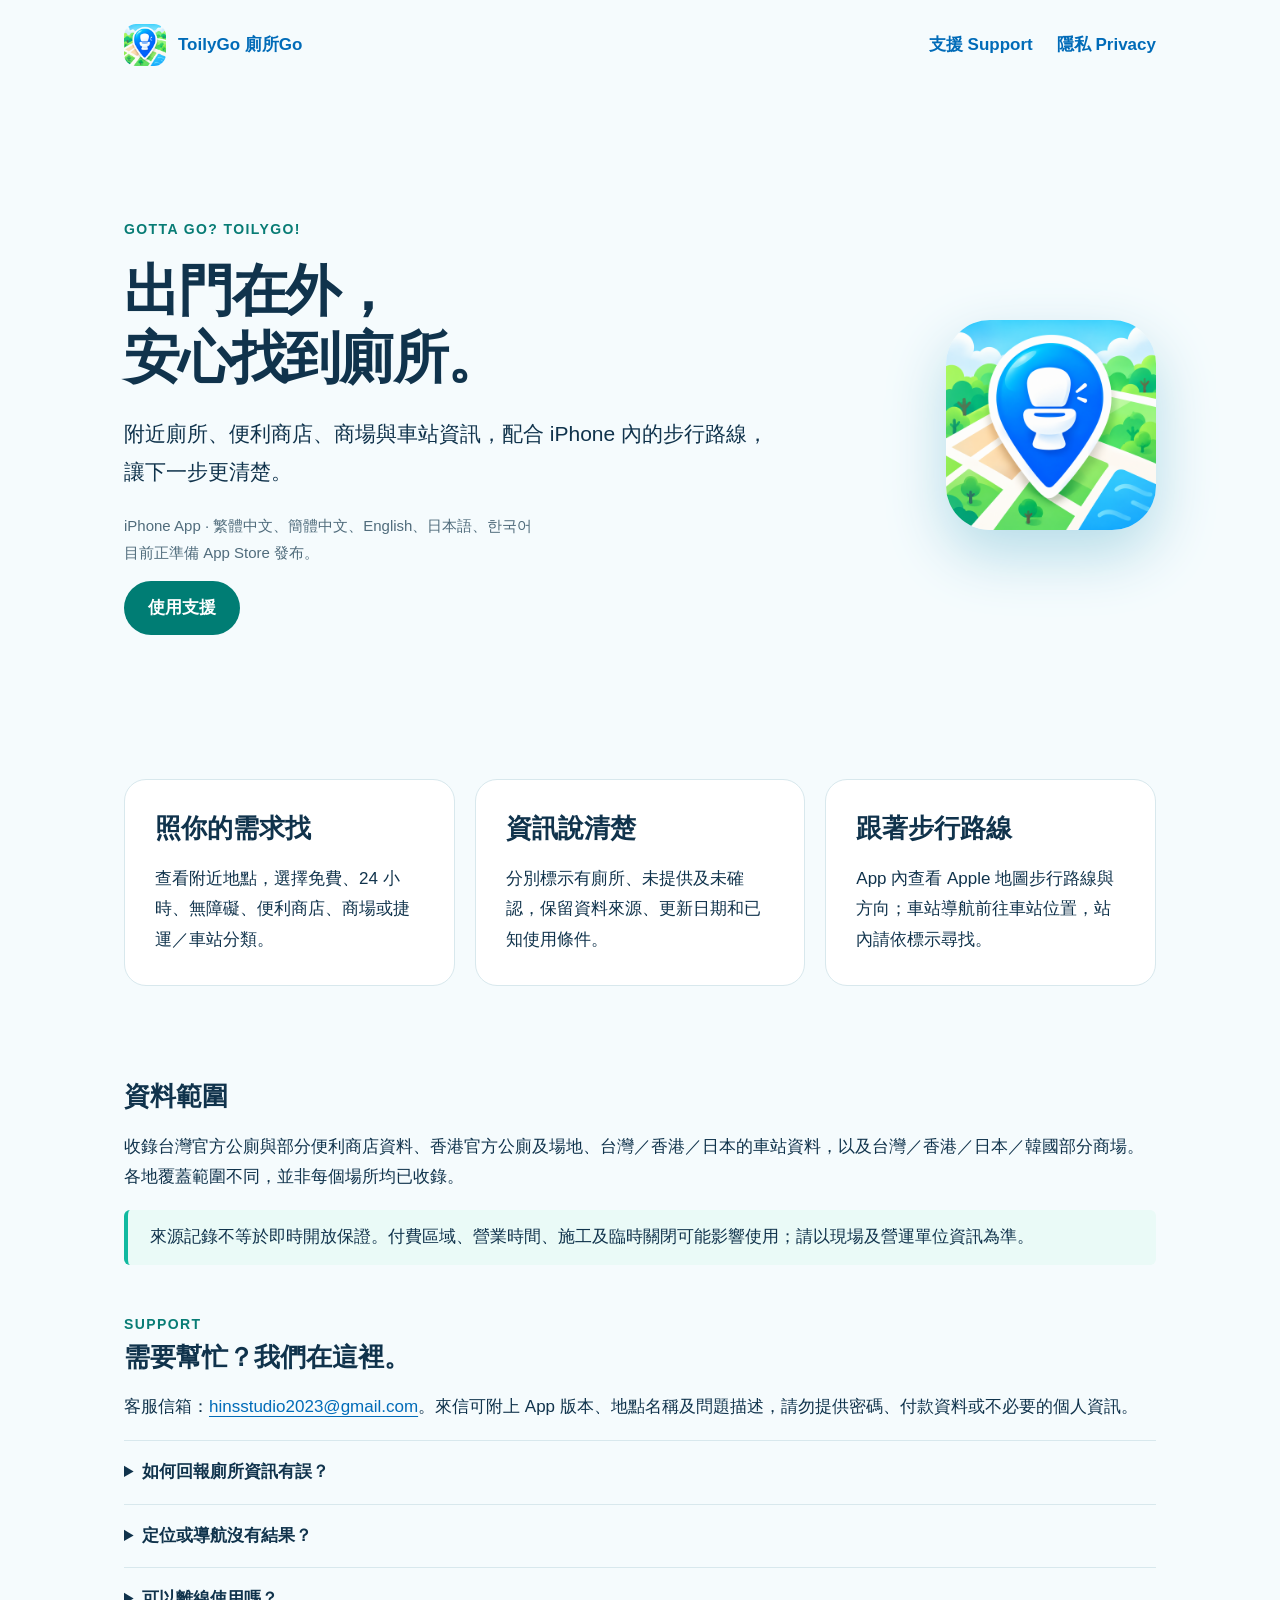
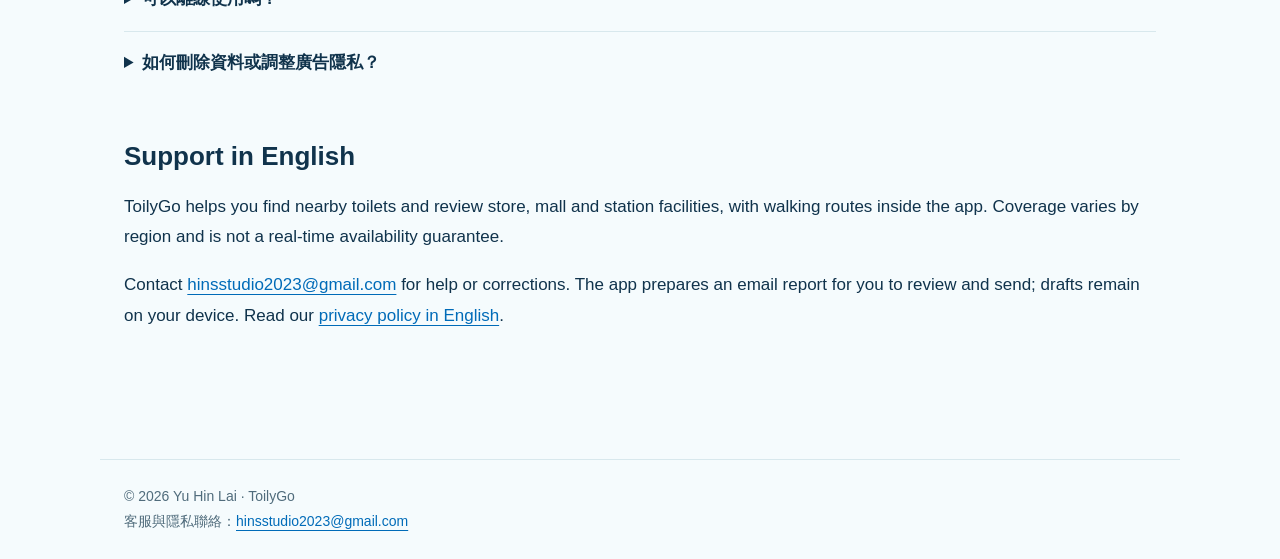
==== index.html @ 7f4df02a "Publish ToilyGo support, privacy policies and app-ads.txt" ====
<!doctype html><html lang="zh-Hant"><head><meta charset="utf-8"><meta name="viewport" content="width=device-width,initial-scale=1"><meta name="description" content="ToilyGo 廁所Go：附近廁所、便利商店、商場與車站資訊。官方支援及隱私政策。"><title>支援與關於 · ToilyGo</title><link rel="icon" href="icon.png"><link rel="stylesheet" href="style.css"></head><body><nav aria-label="Main navigation"><a class="brand" href="index.html"><img src="icon.png" alt=""><span>ToilyGo 廁所Go</span></a><div class="links"><a href="index.html#support">支援 Support</a><a href="privacy.html">隱私 Privacy</a></div></nav><main><section class="hero"><div><span class="eyebrow">GOTTA GO? TOILYGO!</span><h1>出門在外，<br>安心找到廁所。</h1><p class="lead">附近廁所、便利商店、商場與車站資訊，配合 iPhone 內的步行路線，讓下一步更清楚。</p><p class="muted">iPhone App · 繁體中文、簡體中文、English、日本語、한국어<br>目前正準備 App Store 發布。</p><a class="button" href="#support">使用支援</a></div><img src="icon.png" alt="ToilyGo 地圖定位廁所圖示"></section><div class="grid"><section class="card"><h2>照你的需求找</h2><p>查看附近地點，選擇免費、24 小時、無障礙、便利商店、商場或捷運／車站分類。</p></section><section class="card"><h2>資訊說清楚</h2><p>分別標示有廁所、未提供及未確認，保留資料來源、更新日期和已知使用條件。</p></section><section class="card"><h2>跟著步行路線</h2><p>App 內查看 Apple 地圖步行路線與方向；車站導航前往車站位置，站內請依標示尋找。</p></section></div><section><h2>資料範圍</h2><p>收錄台灣官方公廁與部分便利商店資料、香港官方公廁及場地、台灣／香港／日本的車站資料，以及台灣／香港／日本／韓國部分商場。各地覆蓋範圍不同，並非每個場所均已收錄。</p><div class="notice">來源記錄不等於即時開放保證。付費區域、營業時間、施工及臨時關閉可能影響使用；請以現場及營運單位資訊為準。</div></section><section id="support"><span class="eyebrow">SUPPORT</span><h2>需要幫忙？我們在這裡。</h2><p>客服信箱：<a href="mailto:hinsstudio2023@gmail.com">hinsstudio2023@gmail.com</a>。來信可附上 App 版本、地點名稱及問題描述，請勿提供密碼、付款資料或不必要的個人資訊。</p><details><summary>如何回報廁所資訊有誤？</summary><p>在地點詳情點「回報問題」，填寫後選「以 Email 回報」。檢查收件者與內容，再自行按送出。草稿會保留在手機，不會自動公開；客服核對後安排資料更新。</p></details><details><summary>定位或導航沒有結果？</summary><p>確認 iPhone 的定位權限及網路連線。也可以手動選城市或地圖區域查找。定位精度不足時，App 會等待有效訊號；不會把上次瀏覽位置當成目前位置。</p></details><details><summary>可以離線使用嗎？</summary><p>已下載的資料包可離線查找。地圖圖磚、線上地點搜尋及步行路線仍需網路。</p></details><details><summary>如何刪除資料或調整廣告隱私？</summary><p>可移除收藏、刪除回報草稿；移除 App 會刪除其本機資料。Google 要求提供隱私選項時，可從設定內「廣告與隱私選項」重新選擇。已寄出的客服郵件如需刪除，請聯絡我們。完整說明見<a href="privacy.html">隱私政策</a>。</p></details></section><section lang="en"><h2>Support in English</h2><p>ToilyGo helps you find nearby toilets and review store, mall and station facilities, with walking routes inside the app. Coverage varies by region and is not a real-time availability guarantee.</p><p>Contact <a href="mailto:hinsstudio2023@gmail.com">hinsstudio2023@gmail.com</a> for help or corrections. The app prepares an email report for you to review and send; drafts remain on your device. Read our <a href="privacy-en.html">privacy policy in English</a>.</p></section></main><footer>© 2026 Yu Hin Lai · ToilyGo<br>客服與隱私聯絡：<a href="mailto:hinsstudio2023@gmail.com">hinsstudio2023@gmail.com</a></footer></body></html>
---- style.css ----
*{box-sizing:border-box}html{scroll-behavior:smooth}body{margin:0;color:#10334c;background:#f5fbfd;font:17px/1.8 -apple-system,BlinkMacSystemFont,"Segoe UI",sans-serif}a{color:#006bb8;text-underline-offset:4px}a:focus-visible{outline:3px solid #087c75;outline-offset:5px}nav,main,footer{max-width:1080px;margin:auto;padding:24px}nav{display:flex;align-items:center;justify-content:space-between;gap:20px}nav a{font-weight:700;text-decoration:none}.brand{display:flex;align-items:center;gap:12px}.brand img{width:42px;border-radius:12px}.links{display:flex;gap:24px;flex-wrap:wrap}.hero{padding:56px 0;display:grid;grid-template-columns:1fr 210px;gap:40px;align-items:center}.hero img{width:100%;border-radius:44px;box-shadow:0 24px 60px #b5dce8}h1{font-size:clamp(32px,5vw,56px);line-height:1.2;letter-spacing:-.04em;margin:12px 0 24px}h2{font-size:26px;line-height:1.4;margin:0 0 14px}h3{font-size:20px}.eyebrow{font-size:14px;font-weight:700;letter-spacing:.1em;color:#087c75}.lead{font-size:21px;max-width:650px}.button{display:inline-block;padding:12px 24px;border-radius:100px;background:#007d74;color:#fff;text-decoration:none;font-weight:700}.grid{display:grid;grid-template-columns:repeat(3,1fr);gap:20px;margin:28px 0 48px}.card,article{padding:30px;border:1px solid #d8e8ed;border-radius:22px;background:white}.card p{margin-bottom:0}section{margin:44px 0}.muted{color:#506c7c;font-size:15px}details{border-top:1px solid #d8e8ed;padding:16px 0}summary{font-weight:650;cursor:pointer}article{max-width:850px;margin:auto}article h2{margin-top:36px}article h2:first-child{margin-top:0}table{width:100%;border-collapse:collapse}td,th{text-align:left;padding:12px;border-bottom:1px solid #d8e8ed}footer{font-size:14px;color:#506c7c;border-top:1px solid #d8e8ed;margin-top:60px}li{margin:8px 0}.notice{border-left:4px solid #11b9a0;padding:12px 22px;background:#eafaf7;border-radius:6px}img{max-width:100%}@media(max-width:700px){nav{align-items:flex-start}.links{gap:12px}.hero{grid-template-columns:1fr;padding:28px 0}.hero img{width:128px;grid-row:1;border-radius:30px}.grid{grid-template-columns:1fr}.card,article{padding:22px}main,nav,footer{padding:20px}}
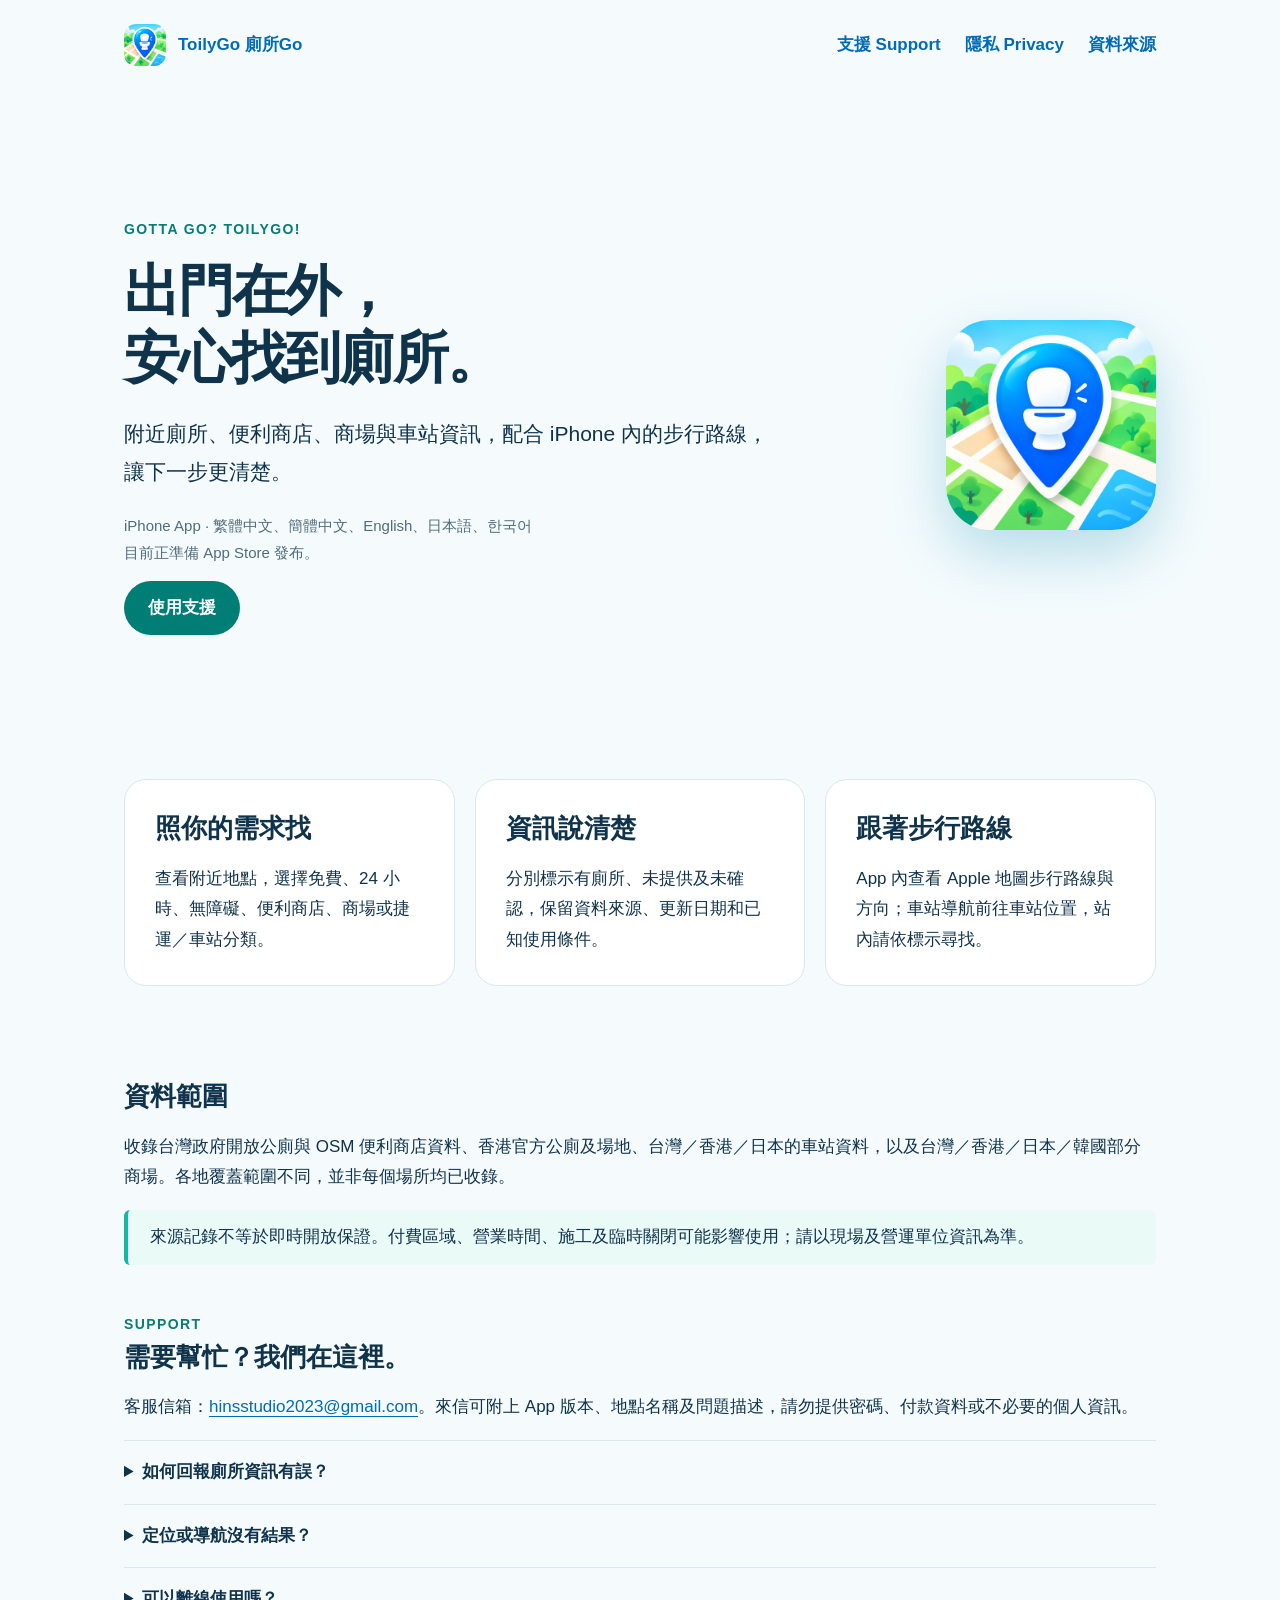
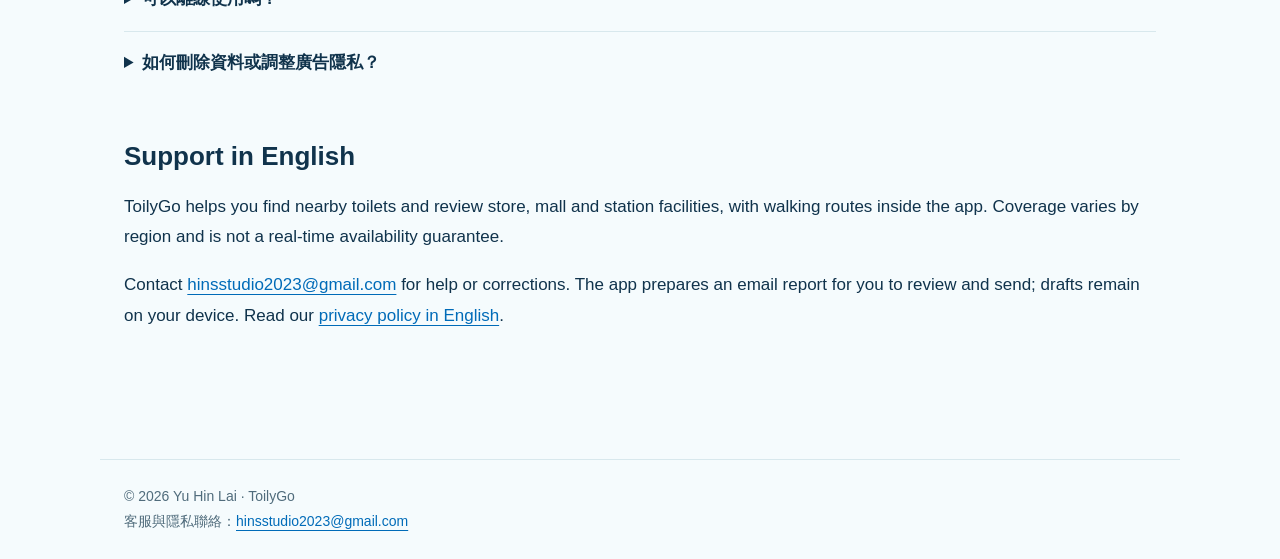
==== commit 8ddc53fe: "Publish licensed open databases and source attribution for ToilyGo 1.11" ====
--- a/index.html
+++ b/index.html
@@ -1 +1 @@
-<!doctype html><html lang="zh-Hant"><head><meta charset="utf-8"><meta name="viewport" content="width=device-width,initial-scale=1"><meta name="description" content="ToilyGo 廁所Go：附近廁所、便利商店、商場與車站資訊。官方支援及隱私政策。"><title>支援與關於 · ToilyGo</title><link rel="icon" href="icon.png"><link rel="stylesheet" href="style.css"></head><body><nav aria-label="Main navigation"><a class="brand" href="index.html"><img src="icon.png" alt=""><span>ToilyGo 廁所Go</span></a><div class="links"><a href="index.html#support">支援 Support</a><a href="privacy.html">隱私 Privacy</a></div></nav><main><section class="hero"><div><span class="eyebrow">GOTTA GO? TOILYGO!</span><h1>出門在外，<br>安心找到廁所。</h1><p class="lead">附近廁所、便利商店、商場與車站資訊，配合 iPhone 內的步行路線，讓下一步更清楚。</p><p class="muted">iPhone App · 繁體中文、簡體中文、English、日本語、한국어<br>目前正準備 App Store 發布。</p><a class="button" href="#support">使用支援</a></div><img src="icon.png" alt="ToilyGo 地圖定位廁所圖示"></section><div class="grid"><section class="card"><h2>照你的需求找</h2><p>查看附近地點，選擇免費、24 小時、無障礙、便利商店、商場或捷運／車站分類。</p></section><section class="card"><h2>資訊說清楚</h2><p>分別標示有廁所、未提供及未確認，保留資料來源、更新日期和已知使用條件。</p></section><section class="card"><h2>跟著步行路線</h2><p>App 內查看 Apple 地圖步行路線與方向；車站導航前往車站位置，站內請依標示尋找。</p></section></div><section><h2>資料範圍</h2><p>收錄台灣官方公廁與部分便利商店資料、香港官方公廁及場地、台灣／香港／日本的車站資料，以及台灣／香港／日本／韓國部分商場。各地覆蓋範圍不同，並非每個場所均已收錄。</p><div class="notice">來源記錄不等於即時開放保證。付費區域、營業時間、施工及臨時關閉可能影響使用；請以現場及營運單位資訊為準。</div></section><section id="support"><span class="eyebrow">SUPPORT</span><h2>需要幫忙？我們在這裡。</h2><p>客服信箱：<a href="mailto:hinsstudio2023@gmail.com">hinsstudio2023@gmail.com</a>。來信可附上 App 版本、地點名稱及問題描述，請勿提供密碼、付款資料或不必要的個人資訊。</p><details><summary>如何回報廁所資訊有誤？</summary><p>在地點詳情點「回報問題」，填寫後選「以 Email 回報」。檢查收件者與內容，再自行按送出。草稿會保留在手機，不會自動公開；客服核對後安排資料更新。</p></details><details><summary>定位或導航沒有結果？</summary><p>確認 iPhone 的定位權限及網路連線。也可以手動選城市或地圖區域查找。定位精度不足時，App 會等待有效訊號；不會把上次瀏覽位置當成目前位置。</p></details><details><summary>可以離線使用嗎？</summary><p>已下載的資料包可離線查找。地圖圖磚、線上地點搜尋及步行路線仍需網路。</p></details><details><summary>如何刪除資料或調整廣告隱私？</summary><p>可移除收藏、刪除回報草稿；移除 App 會刪除其本機資料。Google 要求提供隱私選項時，可從設定內「廣告與隱私選項」重新選擇。已寄出的客服郵件如需刪除，請聯絡我們。完整說明見<a href="privacy.html">隱私政策</a>。</p></details></section><section lang="en"><h2>Support in English</h2><p>ToilyGo helps you find nearby toilets and review store, mall and station facilities, with walking routes inside the app. Coverage varies by region and is not a real-time availability guarantee.</p><p>Contact <a href="mailto:hinsstudio2023@gmail.com">hinsstudio2023@gmail.com</a> for help or corrections. The app prepares an email report for you to review and send; drafts remain on your device. Read our <a href="privacy-en.html">privacy policy in English</a>.</p></section></main><footer>© 2026 Yu Hin Lai · ToilyGo<br>客服與隱私聯絡：<a href="mailto:hinsstudio2023@gmail.com">hinsstudio2023@gmail.com</a></footer></body></html>+<!doctype html><html lang="zh-Hant"><head><meta charset="utf-8"><meta name="viewport" content="width=device-width,initial-scale=1"><meta name="description" content="ToilyGo 廁所Go：附近廁所、便利商店、商場與車站資訊。官方支援及隱私政策。"><title>支援與關於 · ToilyGo</title><link rel="icon" href="icon.png"><link rel="stylesheet" href="style.css"></head><body><nav aria-label="Main navigation"><a class="brand" href="index.html"><img src="icon.png" alt=""><span>ToilyGo 廁所Go</span></a><div class="links"><a href="index.html#support">支援 Support</a><a href="privacy.html">隱私 Privacy</a><a href="data.html">資料來源</a></div></nav><main><section class="hero"><div><span class="eyebrow">GOTTA GO? TOILYGO!</span><h1>出門在外，<br>安心找到廁所。</h1><p class="lead">附近廁所、便利商店、商場與車站資訊，配合 iPhone 內的步行路線，讓下一步更清楚。</p><p class="muted">iPhone App · 繁體中文、簡體中文、English、日本語、한국어<br>目前正準備 App Store 發布。</p><a class="button" href="#support">使用支援</a></div><img src="icon.png" alt="ToilyGo 地圖定位廁所圖示"></section><div class="grid"><section class="card"><h2>照你的需求找</h2><p>查看附近地點，選擇免費、24 小時、無障礙、便利商店、商場或捷運／車站分類。</p></section><section class="card"><h2>資訊說清楚</h2><p>分別標示有廁所、未提供及未確認，保留資料來源、更新日期和已知使用條件。</p></section><section class="card"><h2>跟著步行路線</h2><p>App 內查看 Apple 地圖步行路線與方向；車站導航前往車站位置，站內請依標示尋找。</p></section></div><section><h2>資料範圍</h2><p>收錄台灣政府開放公廁與 OSM 便利商店資料、香港官方公廁及場地、台灣／香港／日本的車站資料，以及台灣／香港／日本／韓國部分商場。各地覆蓋範圍不同，並非每個場所均已收錄。</p><div class="notice">來源記錄不等於即時開放保證。付費區域、營業時間、施工及臨時關閉可能影響使用；請以現場及營運單位資訊為準。</div></section><section id="support"><span class="eyebrow">SUPPORT</span><h2>需要幫忙？我們在這裡。</h2><p>客服信箱：<a href="mailto:hinsstudio2023@gmail.com">hinsstudio2023@gmail.com</a>。來信可附上 App 版本、地點名稱及問題描述，請勿提供密碼、付款資料或不必要的個人資訊。</p><details><summary>如何回報廁所資訊有誤？</summary><p>在地點詳情點「回報問題」，填寫後選「以 Email 回報」。檢查收件者與內容，再自行按送出。草稿會保留在手機，不會自動公開；客服核對後安排資料更新。</p></details><details><summary>定位或導航沒有結果？</summary><p>確認 iPhone 的定位權限及網路連線。也可以手動選城市或地圖區域查找。定位精度不足時，App 會等待有效訊號；不會把上次瀏覽位置當成目前位置。</p></details><details><summary>可以離線使用嗎？</summary><p>已下載的資料包可離線查找。地圖圖磚、線上地點搜尋及步行路線仍需網路。</p></details><details><summary>如何刪除資料或調整廣告隱私？</summary><p>可移除收藏、刪除回報草稿；移除 App 會刪除其本機資料。Google 要求提供隱私選項時，可從設定內「廣告與隱私選項」重新選擇。已寄出的客服郵件如需刪除，請聯絡我們。完整說明見<a href="privacy.html">隱私政策</a>。</p></details></section><section lang="en"><h2>Support in English</h2><p>ToilyGo helps you find nearby toilets and review store, mall and station facilities, with walking routes inside the app. Coverage varies by region and is not a real-time availability guarantee.</p><p>Contact <a href="mailto:hinsstudio2023@gmail.com">hinsstudio2023@gmail.com</a> for help or corrections. The app prepares an email report for you to review and send; drafts remain on your device. Read our <a href="privacy-en.html">privacy policy in English</a>.</p></section></main><footer>© 2026 Yu Hin Lai · ToilyGo<br>客服與隱私聯絡：<a href="mailto:hinsstudio2023@gmail.com">hinsstudio2023@gmail.com</a></footer></body></html>
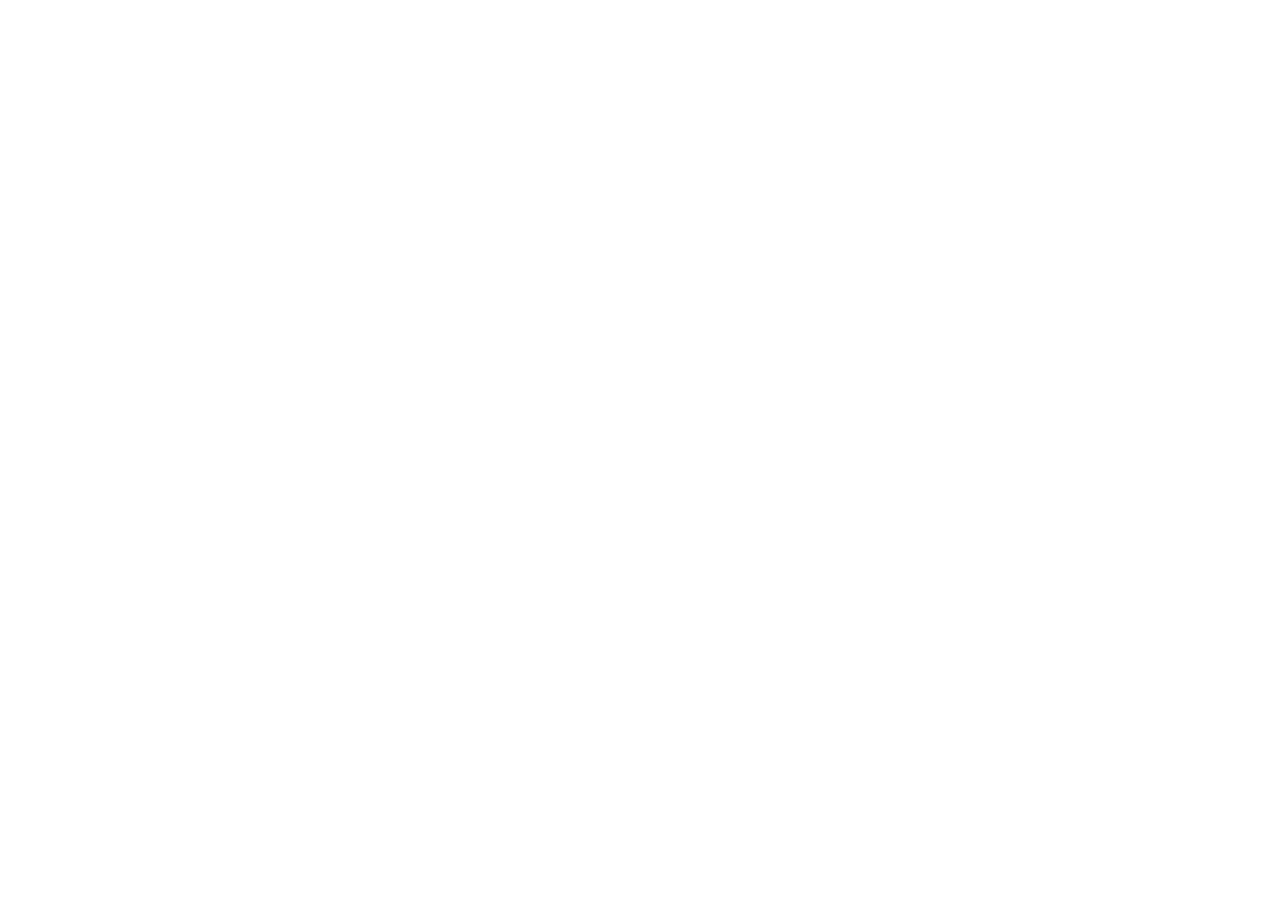
==== commit 8b823d58: "Redirect website pages to ToilyGo brand URL" ====
--- a/index.html
+++ b/index.html
@@ -1 +1 @@
-<!doctype html><html lang="zh-Hant"><head><meta charset="utf-8"><meta name="viewport" content="width=device-width,initial-scale=1"><meta name="description" content="ToilyGo 廁所Go：附近廁所、便利商店、商場與車站資訊。官方支援及隱私政策。"><title>支援與關於 · ToilyGo</title><link rel="icon" href="icon.png"><link rel="stylesheet" href="style.css"></head><body><nav aria-label="Main navigation"><a class="brand" href="index.html"><img src="icon.png" alt=""><span>ToilyGo 廁所Go</span></a><div class="links"><a href="index.html#support">支援 Support</a><a href="privacy.html">隱私 Privacy</a><a href="data.html">資料來源</a></div></nav><main><section class="hero"><div><span class="eyebrow">GOTTA GO? TOILYGO!</span><h1>出門在外，<br>安心找到廁所。</h1><p class="lead">附近廁所、便利商店、商場與車站資訊，配合 iPhone 內的步行路線，讓下一步更清楚。</p><p class="muted">iPhone App · 繁體中文、簡體中文、English、日本語、한국어<br>目前正準備 App Store 發布。</p><a class="button" href="#support">使用支援</a></div><img src="icon.png" alt="ToilyGo 地圖定位廁所圖示"></section><div class="grid"><section class="card"><h2>照你的需求找</h2><p>查看附近地點，選擇免費、24 小時、無障礙、便利商店、商場或捷運／車站分類。</p></section><section class="card"><h2>資訊說清楚</h2><p>分別標示有廁所、未提供及未確認，保留資料來源、更新日期和已知使用條件。</p></section><section class="card"><h2>跟著步行路線</h2><p>App 內查看 Apple 地圖步行路線與方向；車站導航前往車站位置，站內請依標示尋找。</p></section></div><section><h2>資料範圍</h2><p>收錄台灣政府開放公廁與 OSM 便利商店資料、香港官方公廁及場地、台灣／香港／日本的車站資料，以及台灣／香港／日本／韓國部分商場。各地覆蓋範圍不同，並非每個場所均已收錄。</p><div class="notice">來源記錄不等於即時開放保證。付費區域、營業時間、施工及臨時關閉可能影響使用；請以現場及營運單位資訊為準。</div></section><section id="support"><span class="eyebrow">SUPPORT</span><h2>需要幫忙？我們在這裡。</h2><p>客服信箱：<a href="mailto:hinsstudio2023@gmail.com">hinsstudio2023@gmail.com</a>。來信可附上 App 版本、地點名稱及問題描述，請勿提供密碼、付款資料或不必要的個人資訊。</p><details><summary>如何回報廁所資訊有誤？</summary><p>在地點詳情點「回報問題」，填寫後選「以 Email 回報」。檢查收件者與內容，再自行按送出。草稿會保留在手機，不會自動公開；客服核對後安排資料更新。</p></details><details><summary>定位或導航沒有結果？</summary><p>確認 iPhone 的定位權限及網路連線。也可以手動選城市或地圖區域查找。定位精度不足時，App 會等待有效訊號；不會把上次瀏覽位置當成目前位置。</p></details><details><summary>可以離線使用嗎？</summary><p>已下載的資料包可離線查找。地圖圖磚、線上地點搜尋及步行路線仍需網路。</p></details><details><summary>如何刪除資料或調整廣告隱私？</summary><p>可移除收藏、刪除回報草稿；移除 App 會刪除其本機資料。Google 要求提供隱私選項時，可從設定內「廣告與隱私選項」重新選擇。已寄出的客服郵件如需刪除，請聯絡我們。完整說明見<a href="privacy.html">隱私政策</a>。</p></details></section><section lang="en"><h2>Support in English</h2><p>ToilyGo helps you find nearby toilets and review store, mall and station facilities, with walking routes inside the app. Coverage varies by region and is not a real-time availability guarantee.</p><p>Contact <a href="mailto:hinsstudio2023@gmail.com">hinsstudio2023@gmail.com</a> for help or corrections. The app prepares an email report for you to review and send; drafts remain on your device. Read our <a href="privacy-en.html">privacy policy in English</a>.</p></section></main><footer>© 2026 Yu Hin Lai · ToilyGo<br>客服與隱私聯絡：<a href="mailto:hinsstudio2023@gmail.com">hinsstudio2023@gmail.com</a></footer></body></html>+<!doctype html><html lang="zh-Hant"><head><meta charset="utf-8"><meta name="viewport" content="width=device-width,initial-scale=1"><meta name="description" content="ToilyGo 廁所Go：附近廁所、便利商店、商場與車站資訊。官方支援及隱私政策。"><title>ToilyGo</title><link rel="icon" href="icon.png"><link rel="stylesheet" href="style.css"><meta name="application-name" content="ToilyGo"><meta name="apple-mobile-web-app-title" content="ToilyGo"><meta property="og:site_name" content="ToilyGo"><meta property="og:title" content="ToilyGo"><meta property="og:type" content="website"><meta property="og:url" content="https://toilygo.github.io/"><link rel="canonical" href="https://toilygo.github.io/"><script type="application/ld+json">{"@context":"https://schema.org","@type":"WebSite","name":"ToilyGo","alternateName":"ToilyGo 廁所Go","url":"https://toilygo.github.io/"}</script><meta http-equiv="refresh" content="0; url=https://toilygo.github.io/"><script>window.location.replace("https://toilygo.github.io/" + window.location.search + window.location.hash);</script></head><body><nav aria-label="Main navigation"><a class="brand" href="index.html"><img src="icon.png" alt=""><span>ToilyGo 廁所Go</span></a><div class="links"><a href="index.html#support">支援 Support</a><a href="privacy.html">隱私 Privacy</a><a href="data.html">資料來源</a></div></nav><main><section class="hero"><div><span class="eyebrow">GOTTA GO? TOILYGO!</span><h1>出門在外，<br>安心找到廁所。</h1><p class="lead">附近廁所、便利商店、商場與車站資訊，配合 iPhone 內的步行路線，讓下一步更清楚。</p><p class="muted">iPhone App · 繁體中文、簡體中文、English、日本語、한국어<br>目前正準備 App Store 發布。</p><a class="button" href="#support">使用支援</a></div><img src="icon.png" alt="ToilyGo 地圖定位廁所圖示"></section><div class="grid"><section class="card"><h2>照你的需求找</h2><p>查看附近地點，選擇免費、24 小時、無障礙、便利商店、商場或捷運／車站分類。</p></section><section class="card"><h2>資訊說清楚</h2><p>分別標示有廁所、未提供及未確認，保留資料來源、更新日期和已知使用條件。</p></section><section class="card"><h2>跟著步行路線</h2><p>App 內查看 Apple 地圖步行路線與方向；車站導航前往車站位置，站內請依標示尋找。</p></section></div><section><h2>資料範圍</h2><p>收錄台灣政府開放公廁與 OSM 便利商店資料、香港官方公廁及場地、台灣／香港／日本的車站資料，以及台灣／香港／日本／韓國部分商場。各地覆蓋範圍不同，並非每個場所均已收錄。</p><div class="notice">來源記錄不等於即時開放保證。付費區域、營業時間、施工及臨時關閉可能影響使用；請以現場及營運單位資訊為準。</div></section><section id="support"><span class="eyebrow">SUPPORT</span><h2>需要幫忙？我們在這裡。</h2><p>客服信箱：<a href="mailto:hinsstudio2023@gmail.com">hinsstudio2023@gmail.com</a>。來信可附上 App 版本、地點名稱及問題描述，請勿提供密碼、付款資料或不必要的個人資訊。</p><details><summary>如何回報廁所資訊有誤？</summary><p>在地點詳情點「回報問題」，填寫後選「以 Email 回報」。檢查收件者與內容，再自行按送出。草稿會保留在手機，不會自動公開；客服核對後安排資料更新。</p></details><details><summary>定位或導航沒有結果？</summary><p>確認 iPhone 的定位權限及網路連線。也可以手動選城市或地圖區域查找。定位精度不足時，App 會等待有效訊號；不會把上次瀏覽位置當成目前位置。</p></details><details><summary>可以離線使用嗎？</summary><p>已下載的資料包可離線查找。地圖圖磚、線上地點搜尋及步行路線仍需網路。</p></details><details><summary>如何刪除資料或調整廣告隱私？</summary><p>可移除收藏、刪除回報草稿；移除 App 會刪除其本機資料。Google 要求提供隱私選項時，可從設定內「廣告與隱私選項」重新選擇。已寄出的客服郵件如需刪除，請聯絡我們。完整說明見<a href="privacy.html">隱私政策</a>。</p></details></section><section lang="en"><h2>Support in English</h2><p>ToilyGo helps you find nearby toilets and review store, mall and station facilities, with walking routes inside the app. Coverage varies by region and is not a real-time availability guarantee.</p><p>Contact <a href="mailto:hinsstudio2023@gmail.com">hinsstudio2023@gmail.com</a> for help or corrections. The app prepares an email report for you to review and send; drafts remain on your device. Read our <a href="privacy-en.html">privacy policy in English</a>.</p></section></main><footer>© 2026 Yu Hin Lai · ToilyGo<br>客服與隱私聯絡：<a href="mailto:hinsstudio2023@gmail.com">hinsstudio2023@gmail.com</a></footer></body></html>
